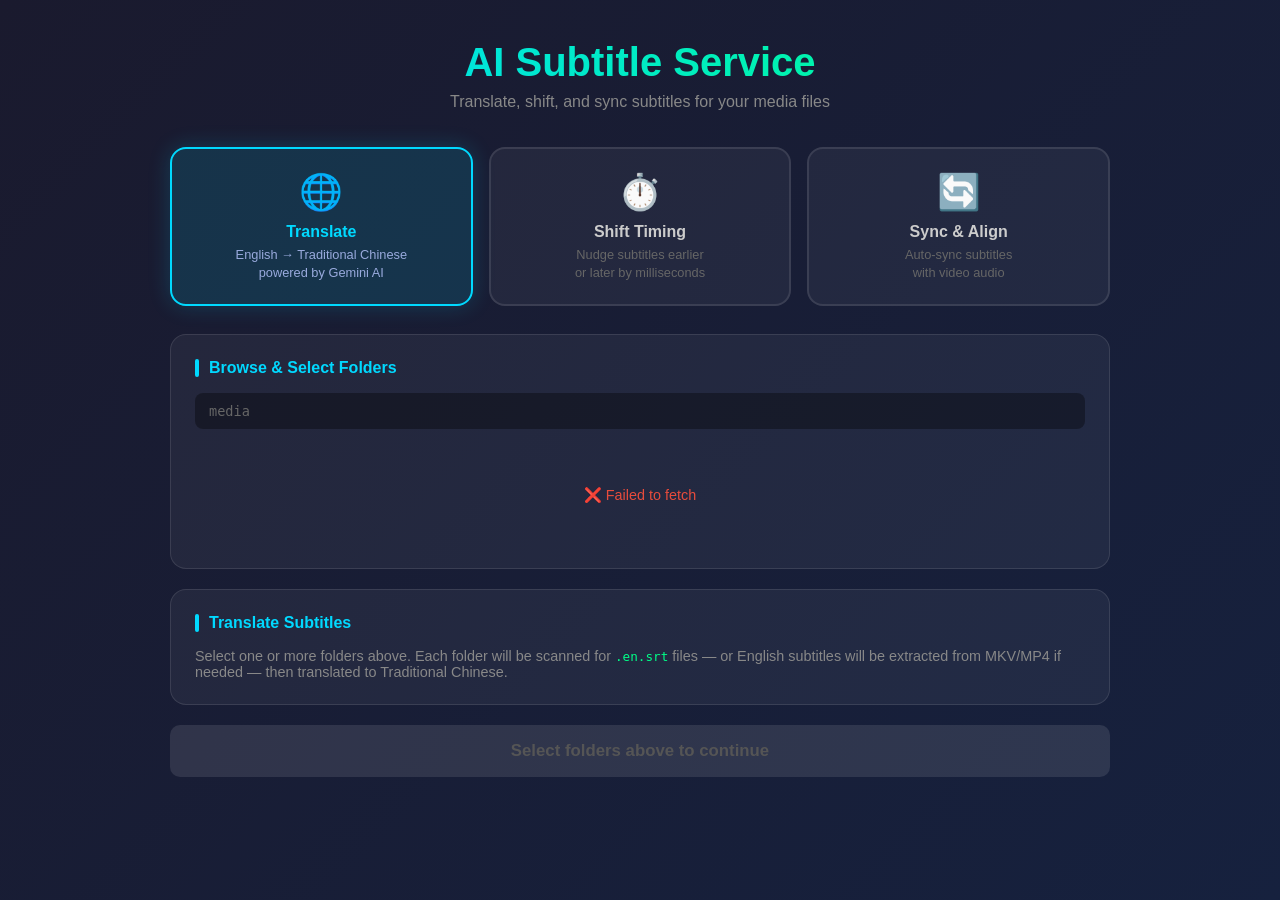
==== frontend/index.html @ bde5de10 "Better format" ====
<!DOCTYPE html>
<html lang="en">
<head>
    <meta charset="UTF-8">
    <meta name="viewport" content="width=device-width, initial-scale=1.0">
    <title>AI Subtitle Service</title>
    <link rel="stylesheet" href="styles.css">
</head>
<body>
<div class="container">

    <h1>AI Subtitle Service</h1>
    <p class="subtitle">Translate, shift, and sync subtitles for your media files</p>

    <!-- Operation selector -->
    <div class="op-selector" id="op-selector">
        <div class="op-card active" data-op="translate">
            <div class="op-icon">🌐</div>
            <div class="op-title">Translate</div>
            <div class="op-desc">English → Traditional Chinese<br>powered by Gemini AI</div>
        </div>
        <div class="op-card" data-op="shift">
            <div class="op-icon">⏱️</div>
            <div class="op-title">Shift Timing</div>
            <div class="op-desc">Nudge subtitles earlier<br>or later by milliseconds</div>
        </div>
        <div class="op-card" data-op="sync">
            <div class="op-icon">🔄</div>
            <div class="op-title">Sync &amp; Align</div>
            <div class="op-desc">Auto-sync subtitles<br>with video audio</div>
        </div>
    </div>

    <!-- Folder browser -->
    <div class="card">
        <div class="card-title">Browse &amp; Select Folders</div>
        <div class="breadcrumb" id="breadcrumb"></div>
        <div id="blocks-area">
            <div class="blocks-state">Loading…</div>
        </div>
    </div>

    <!-- Per-operation settings -->
    <div class="card">

        <div id="translate-settings">
            <div class="card-title">Translate Subtitles</div>
            <p style="color:#888;font-size:0.9rem;">
                Select one or more folders above. Each folder will be scanned for
                <span class="code-chip">.en.srt</span> files — or English subtitles
                will be extracted from MKV/MP4 if needed — then translated to Traditional Chinese.
            </p>
        </div>

        <div id="shift-settings" class="hidden">
            <div class="card-title">Timing Offset</div>
            <div class="form-group">
                <label class="field-label" for="shift-offset">Milliseconds to shift</label>
                <input type="number" id="shift-offset" class="num-input" value="-500">
                <span style="color:#888;margin-left:8px;font-size:0.9rem;">ms</span>
                <p class="field-hint">
                    Negative = earlier &nbsp;·&nbsp; Positive = later.
                    Applied to all <span class="code-chip">.zh-tw.srt</span> files inside each selected folder.
                </p>
            </div>
        </div>

        <div id="sync-settings" class="hidden">
            <div class="card-title">Alignment Method</div>
            <div class="priority-list" id="priority-list">
                <label class="p-option selected">
                    <input type="radio" name="sync-priority" value="auto" checked>
                    <div class="p-radio"></div>
                    <div>
                        <div class="p-label">🤖 Auto (Default)</div>
                        <div class="p-hint">Intelligently picks the best method based on available files</div>
                    </div>
                </label>
                <label class="p-option">
                    <input type="radio" name="sync-priority" value="srt">
                    <div class="p-radio"></div>
                    <div>
                        <div class="p-label">⚡ SRT-Only</div>
                        <div class="p-hint">Faster — aligns using subtitle metadata only (5–10 min)</div>
                    </div>
                </label>
                <label class="p-option">
                    <input type="radio" name="sync-priority" value="audio">
                    <div class="p-radio"></div>
                    <div>
                        <div class="p-label">🎤 Audio-Based</div>
                        <div class="p-hint">More accurate — correlates audio waveform (15–30 min)</div>
                    </div>
                </label>
            </div>
        </div>

    </div>

    <button class="action-btn" id="action-btn" disabled>
        Select folders above to continue
    </button>
    <div id="status-wrap"></div>

    <div class="card hidden" id="history-card">
        <div class="card-title">History</div>
        <div id="history-list"></div>
    </div>

</div>
<script src="app.js"></script>
</body>
</html>
---- frontend/styles.css ----
/* ============================================================
   AI Subtitle Service — styles
   Sections: layout · op-cards · browser · forms · status · history · sync
   ============================================================ */

* { margin: 0; padding: 0; box-sizing: border-box; }

body {
    font-family: 'Segoe UI', Tahoma, Geneva, Verdana, sans-serif;
    background: linear-gradient(135deg, #1a1a2e 0%, #16213e 100%);
    min-height: 100vh;
    color: #eee;
}

.container { max-width: 980px; margin: 0 auto; padding: 40px 20px; }

h1 {
    text-align: center;
    font-size: 2.5rem;
    margin-bottom: 8px;
    background: linear-gradient(90deg, #00d9ff, #00ff88);
    -webkit-background-clip: text;
    -webkit-text-fill-color: transparent;
    background-clip: text;
}

.subtitle { text-align: center; color: #888; margin-bottom: 36px; }

/* ── Operation cards ─────────────────────────────────────── */
.op-selector {
    display: grid;
    grid-template-columns: repeat(3, 1fr);
    gap: 16px;
    margin-bottom: 28px;
}

.op-card {
    background: rgba(255,255,255,0.05);
    border: 2px solid rgba(255,255,255,0.1);
    border-radius: 16px;
    padding: 22px 14px;
    cursor: pointer;
    text-align: center;
    transition: all 0.25s ease;
    user-select: none;
}

.op-card:hover {
    background: rgba(255,255,255,0.09);
    transform: translateY(-2px);
    border-color: rgba(255,255,255,0.2);
}

.op-card.active {
    border-color: #00d9ff;
    background: rgba(0,217,255,0.12);
    box-shadow: 0 0 22px rgba(0,217,255,0.18);
}

.op-icon { font-size: 2.2rem; margin-bottom: 10px; }
.op-title { font-size: 1rem; font-weight: 700; margin-bottom: 5px; color: #ccc; }
.op-card.active .op-title { color: #00d9ff; }
.op-desc { font-size: 0.8rem; color: #666; line-height: 1.4; }
.op-card.active .op-desc { color: #9ad; }

/* ── Cards & section titles ──────────────────────────────── */
.card {
    background: rgba(255,255,255,0.05);
    border-radius: 16px;
    padding: 24px;
    margin-bottom: 20px;
    border: 1px solid rgba(255,255,255,0.1);
}

.card-title {
    font-size: 1rem;
    font-weight: 600;
    margin-bottom: 16px;
    color: #00d9ff;
    display: flex;
    align-items: center;
    gap: 10px;
}

.card-title::before {
    content: '';
    width: 4px;
    height: 18px;
    background: #00d9ff;
    border-radius: 2px;
}

/* ── Breadcrumb ──────────────────────────────────────────── */
.breadcrumb {
    display: flex;
    flex-wrap: wrap;
    align-items: center;
    gap: 4px;
    background: rgba(0,0,0,0.35);
    padding: 10px 14px;
    border-radius: 8px;
    margin-bottom: 18px;
    font-family: 'Monaco', 'Consolas', monospace;
    font-size: 0.85rem;
}

.bc-item { color: #00ff88; cursor: pointer; transition: color 0.15s; }
.bc-item:hover { color: #fff; text-decoration: underline; }
.bc-item.current { color: #666; cursor: default; text-decoration: none; }
.bc-sep { color: #444; }

/* ── Folder grid ─────────────────────────────────────────── */
.blocks-grid {
    display: grid;
    grid-template-columns: repeat(auto-fill, minmax(200px, 1fr));
    gap: 14px;
}

.blocks-state {
    text-align: center;
    padding: 40px;
    color: #666;
    font-size: 0.9rem;
}

/* ── Navigate block (non-leaf) ───────────────────────────── */
.block-nav {
    background: rgba(0,0,0,0.28);
    border: 2px solid rgba(255,255,255,0.08);
    border-radius: 12px;
    padding: 16px 14px;
    cursor: pointer;
    display: flex;
    align-items: center;
    gap: 12px;
    transition: all 0.2s ease;
}

.block-nav:hover {
    background: rgba(255,255,255,0.07);
    border-color: rgba(255,255,255,0.22);
    transform: translateY(-2px);
}

.nav-folder-icon { font-size: 1.9rem; flex-shrink: 0; }
.nav-info { flex: 1; min-width: 0; }
.nav-name {
    font-weight: 600;
    font-size: 0.92rem;
    color: #ccc;
    word-break: break-word;
    line-height: 1.3;
    margin-bottom: 4px;
}
.nav-badge { font-size: 0.78rem; color: #666; }
.nav-arrow {
    font-size: 1.3rem;
    color: #444;
    flex-shrink: 0;
    transition: color 0.15s;
}
.block-nav:hover .nav-arrow { color: #00d9ff; }

/* ── Selectable block (leaf) ─────────────────────────────── */
.block-leaf {
    background: rgba(0,0,0,0.28);
    border: 2px solid rgba(255,255,255,0.08);
    border-radius: 12px;
    cursor: pointer;
    transition: border-color 0.2s, background 0.2s;
    overflow: hidden;
}

.block-leaf:hover:not(.selected) {
    border-color: rgba(0,217,255,0.35);
    background: rgba(0,217,255,0.04);
}

.block-leaf.selected {
    border-color: #00d9ff;
    background: rgba(0,217,255,0.1);
}

.leaf-header {
    padding: 16px 14px 12px;
    display: flex;
    align-items: flex-start;
    gap: 12px;
}

.leaf-folder-icon { font-size: 1.9rem; flex-shrink: 0; margin-top: 1px; }
.leaf-info { flex: 1; min-width: 0; }
.leaf-name {
    font-weight: 600;
    font-size: 0.9rem;
    color: #ccc;
    word-break: break-word;
    line-height: 1.3;
    margin-bottom: 6px;
}
.block-leaf.selected .leaf-name { color: #fff; }
.leaf-badges { font-size: 0.78rem; color: #777; }
.block-leaf.selected .leaf-badges { color: #9ad; }
.leaf-check {
    font-size: 1rem;
    flex-shrink: 0;
    opacity: 0;
    transition: opacity 0.15s;
    color: #00d9ff;
    margin-top: 2px;
}
.block-leaf.selected .leaf-check { opacity: 1; }

.leaf-files {
    border-top: 1px solid rgba(255,255,255,0.07);
    padding: 10px 14px 12px;
    display: none;
}
.block-leaf.selected .leaf-files { display: block; }

.file-row {
    display: flex;
    align-items: baseline;
    gap: 8px;
    padding: 3px 0;
    font-size: 0.8rem;
    color: #999;
}
.file-icon { flex-shrink: 0; }
.file-name { word-break: break-all; line-height: 1.3; }

/* ── Form fields ─────────────────────────────────────────── */
.form-group { margin-bottom: 16px; }

.field-label {
    display: block;
    margin-bottom: 8px;
    font-weight: 500;
    color: #bbb;
    font-size: 0.9rem;
}

.num-input {
    padding: 10px 14px;
    border: 1px solid rgba(255,255,255,0.2);
    border-radius: 8px;
    background: rgba(0,0,0,0.35);
    color: #fff;
    font-size: 1rem;
    width: 150px;
    transition: border-color 0.2s;
}
.num-input:focus { outline: none; border-color: #00d9ff; }

.field-hint { margin-top: 6px; font-size: 0.82rem; color: #666; }

/* ── Priority options ────────────────────────────────────── */
.priority-list { display: grid; gap: 10px; margin-top: 6px; }

.p-option {
    display: flex;
    align-items: center;
    gap: 14px;
    padding: 13px 16px;
    background: rgba(0,0,0,0.3);
    border: 2px solid rgba(255,255,255,0.1);
    border-radius: 8px;
    cursor: pointer;
    transition: all 0.2s;
}
.p-option:hover { background: rgba(255,255,255,0.05); }
.p-option.selected {
    border-color: #00d9ff;
    background: rgba(0,217,255,0.1);
}
.p-option input[type="radio"] { display: none; }

.p-radio {
    width: 16px;
    height: 16px;
    border-radius: 50%;
    border: 2px solid rgba(255,255,255,0.3);
    flex-shrink: 0;
    transition: all 0.2s;
}
.p-option.selected .p-radio { background: #00d9ff; border-color: #00d9ff; }

.p-label { font-weight: 600; font-size: 0.92rem; margin-bottom: 2px; }
.p-hint { font-size: 0.8rem; color: #777; }
.p-option.selected .p-hint { color: #9ad; }

/* ── Action button ───────────────────────────────────────── */
.action-btn {
    width: 100%;
    padding: 16px;
    background: linear-gradient(90deg, #00ff88, #00d9ff);
    color: #1a1a2e;
    border: none;
    border-radius: 10px;
    font-size: 1.05rem;
    font-weight: 700;
    cursor: pointer;
    transition: all 0.25s ease;
    margin-bottom: 20px;
}
.action-btn:hover:not(:disabled) {
    transform: translateY(-2px);
    box-shadow: 0 6px 24px rgba(0,255,136,0.35);
}
.action-btn:disabled {
    background: rgba(255,255,255,0.1);
    color: #555;
    cursor: not-allowed;
}

/* ── Status items ────────────────────────────────────────── */
.status-item {
    display: flex;
    align-items: center;
    gap: 10px;
    padding: 12px 16px;
    border-radius: 8px;
    margin-bottom: 8px;
    font-size: 0.9rem;
}

.status-item.processing {
    background: rgba(243,156,18,0.12);
    border-left: 4px solid #f39c12;
    color: #f39c12;
}
.status-item.success {
    background: rgba(0,255,136,0.08);
    border-left: 4px solid #00ff88;
    color: #00ff88;
}
.status-item.error {
    background: rgba(231,76,60,0.12);
    border-left: 4px solid #e74c3c;
    color: #e74c3c;
}

.status-name { font-weight: 600; flex-shrink: 0; }
.status-msg  { flex: 1; min-width: 0; word-break: break-word; }

/* ── Spinners ────────────────────────────────────────────── */
.spinner {
    width: 16px;
    height: 16px;
    border: 2px solid rgba(243,156,18,0.3);
    border-top-color: #f39c12;
    border-radius: 50%;
    animation: spin 1s linear infinite;
    flex-shrink: 0;
}

.spinner-sm {
    display: inline-block;
    width: 12px;
    height: 12px;
    border: 2px solid rgba(243,156,18,0.3);
    border-top-color: #f39c12;
    border-radius: 50%;
    animation: spin 1s linear infinite;
    flex-shrink: 0;
}

@keyframes spin { to { transform: rotate(360deg); } }

.hidden { display: none !important; }

/* ── Retry button ────────────────────────────────────────── */
.retry-btn {
    margin-left: auto;
    flex-shrink: 0;
    padding: 4px 12px;
    background: rgba(243,156,18,0.15);
    border: 1px solid rgba(243,156,18,0.5);
    border-radius: 6px;
    color: #f39c12;
    font-size: 0.8rem;
    font-weight: 600;
    cursor: pointer;
    transition: all 0.2s;
    white-space: nowrap;
}
.retry-btn:hover {
    background: rgba(243,156,18,0.28);
    border-color: #f39c12;
}
.retry-btn.block {
    display: block;
    margin: 12px 0 0;
    width: 100%;
    padding: 8px;
}

/* ── History ─────────────────────────────────────────────── */
.history-row {
    display: flex;
    align-items: center;
    gap: 10px;
    padding: 9px 4px;
    border-bottom: 1px solid rgba(255,255,255,0.05);
    font-size: 0.85rem;
}
.history-row:last-child { border-bottom: none; }

.history-op-badge {
    font-size: 0.72rem;
    padding: 2px 8px;
    border-radius: 10px;
    background: rgba(0,217,255,0.1);
    color: #00d9ff;
    white-space: nowrap;
    flex-shrink: 0;
}

.history-name {
    font-weight: 600;
    color: #ccc;
    flex: 1;
    min-width: 0;
    overflow: hidden;
    text-overflow: ellipsis;
    white-space: nowrap;
}

.history-path {
    font-size: 0.75rem;
    color: #555;
    font-family: 'Monaco', 'Consolas', monospace;
    overflow: hidden;
    text-overflow: ellipsis;
    white-space: nowrap;
    max-width: 260px;
}

.history-time {
    font-size: 0.78rem;
    color: #666;
    white-space: nowrap;
    flex-shrink: 0;
}

/* ── Sync progress ───────────────────────────────────────── */
.sync-progress-card {
    background: rgba(0,0,0,0.3);
    border: 1px solid rgba(255,255,255,0.1);
    border-radius: 10px;
    padding: 16px;
    margin-bottom: 12px;
}

.sync-header {
    display: flex;
    align-items: center;
    gap: 10px;
    margin-bottom: 10px;
}

.sync-folder-name { font-weight: 600; flex: 1; font-size: 0.95rem; }
.sync-status-text { font-size: 0.85rem; color: #888; white-space: nowrap; }

.sync-overall-bar {
    background: rgba(255,255,255,0.08);
    border-radius: 4px;
    height: 6px;
    margin-bottom: 12px;
    overflow: hidden;
}

.sync-bar-fill {
    height: 100%;
    background: linear-gradient(90deg, #00d9ff, #00ff88);
    border-radius: 4px;
    transition: width 0.6s ease;
}

.sync-files-list { display: flex; flex-direction: column; gap: 2px; }

.sync-file-row {
    display: flex;
    align-items: center;
    gap: 8px;
    padding: 5px 4px;
    font-size: 0.82rem;
    color: #999;
    border-bottom: 1px solid rgba(255,255,255,0.04);
}
.sync-file-row:last-child { border-bottom: none; }
.sync-file-row.done   { color: #00ff88; }
.sync-file-row.failed { color: #e74c3c; }
.sync-file-row.active { color: #f39c12; }

.sync-file-name { flex: 1; min-width: 0; word-break: break-all; }
.sync-file-error { color: #e74c3c; font-size: 0.78rem; }

.sync-method-badge {
    font-size: 0.72rem;
    padding: 1px 6px;
    border-radius: 10px;
    background: rgba(255,255,255,0.08);
    color: #666;
    margin-left: auto;
    flex-shrink: 0;
}

/* ── Inline code chips ───────────────────────────────────── */
.code-chip {
    color: #00ff88;
    font-family: 'Monaco', 'Consolas', monospace;
    font-size: 0.88em;
}

/* ── Responsive ──────────────────────────────────────────── */
@media (max-width: 640px) {
    h1 { font-size: 1.9rem; }
    .container { padding: 22px 14px; }
    .op-selector { grid-template-columns: 1fr; }
    .blocks-grid { grid-template-columns: 1fr; }
}
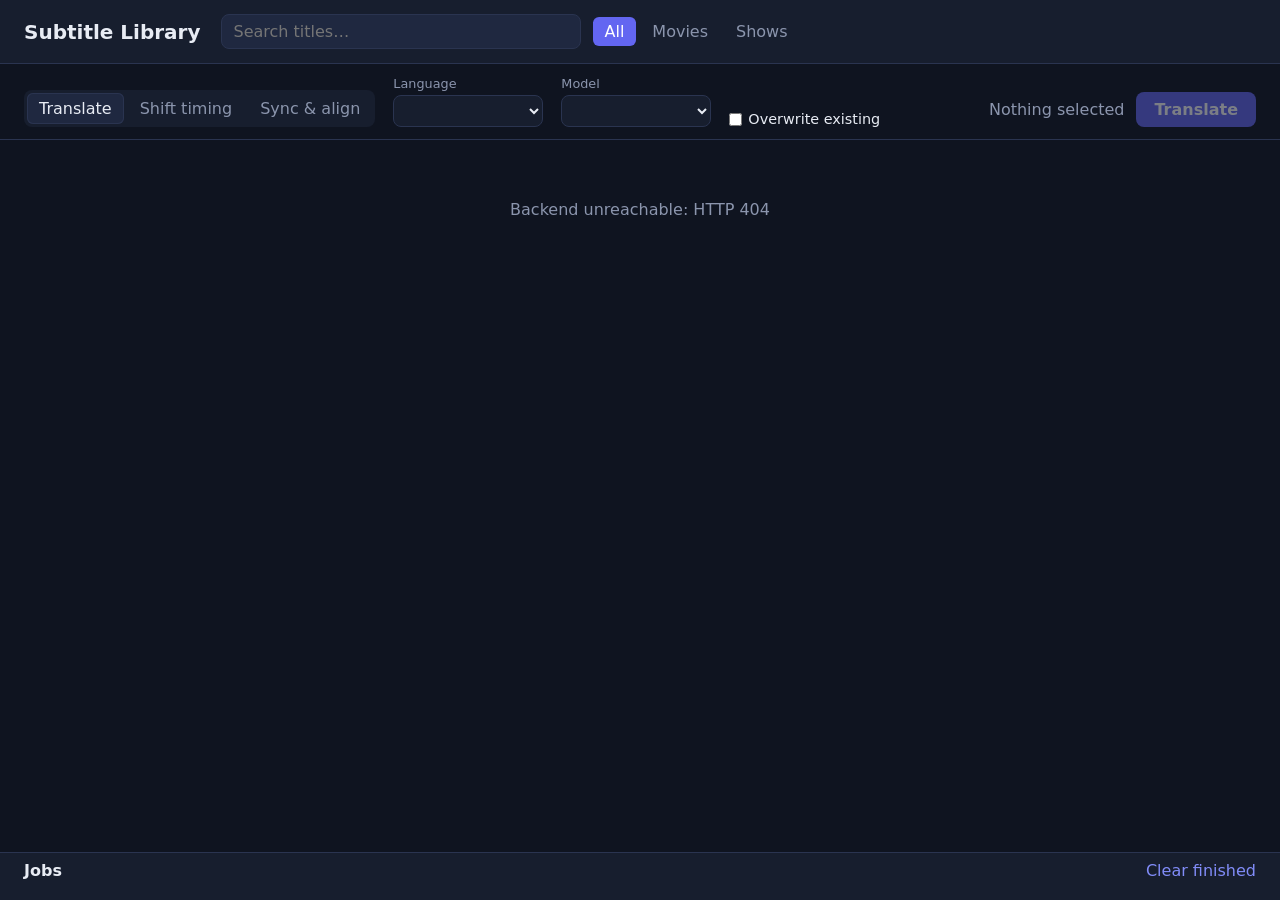
==== commit 517ea25a: "Replace the folder browser with a poster library UI (#2, #4, #5, #6, #8, #9, #10) A Seerr-style grid" ====
--- a/frontend/index.html
+++ b/frontend/index.html
@@ -3,111 +3,98 @@
 <head>
     <meta charset="UTF-8">
     <meta name="viewport" content="width=device-width, initial-scale=1.0">
-    <title>AI Subtitle Service</title>
+    <title>Subtitle Library</title>
     <link rel="stylesheet" href="styles.css">
 </head>
 <body>
-<div class="container">
 
-    <h1>AI Subtitle Service</h1>
-    <p class="subtitle">Translate, shift, and sync subtitles for your media files</p>
+<header class="topbar">
+    <div class="brand">Subtitle Library</div>
+    <nav class="server-tabs hidden" id="server-tabs" aria-label="Media server"></nav>
+    <input type="search" id="search" class="search" placeholder="Search titles…" aria-label="Search titles">
+    <div class="kind-filter" id="kind-filter" role="group" aria-label="Show">
+        <button class="chip active" data-kind="all">All</button>
+        <button class="chip" data-kind="movie">Movies</button>
+        <button class="chip" data-kind="show">Shows</button>
+    </div>
+</header>
 
-    <!-- Operation selector -->
-    <div class="op-selector" id="op-selector">
-        <div class="op-card active" data-op="translate">
-            <div class="op-icon">🌐</div>
-            <div class="op-title">Translate</div>
-            <div class="op-desc">English → Traditional Chinese<br>powered by Gemini AI</div>
-        </div>
-        <div class="op-card" data-op="shift">
-            <div class="op-icon">⏱️</div>
-            <div class="op-title">Shift Timing</div>
-            <div class="op-desc">Nudge subtitles earlier<br>or later by milliseconds</div>
-        </div>
-        <div class="op-card" data-op="sync">
-            <div class="op-icon">🔄</div>
-            <div class="op-title">Sync &amp; Align</div>
-            <div class="op-desc">Auto-sync subtitles<br>with video audio</div>
-        </div>
+<section class="toolbar" aria-label="Job options">
+    <div class="op-tabs" id="op-tabs" role="tablist">
+        <button class="op active" data-op="translate">Translate</button>
+        <button class="op" data-op="shift">Shift timing</button>
+        <button class="op" data-op="sync">Sync &amp; align</button>
     </div>
 
-    <!-- Folder browser -->
-    <div class="card">
-        <div class="card-title">Browse &amp; Select Folders</div>
-        <div class="breadcrumb" id="breadcrumb"></div>
-        <div id="blocks-area">
-            <div class="blocks-state">Loading…</div>
+    <label class="field">
+        <span>Language</span>
+        <select id="lang"></select>
+    </label>
+
+    <label class="field op-translate">
+        <span>Model</span>
+        <select id="model"></select>
+    </label>
+
+    <label class="field check op-translate">
+        <input type="checkbox" id="overwrite">
+        <span>Overwrite existing</span>
+    </label>
+
+    <label class="field op-shift hidden">
+        <span>Offset (ms)</span>
+        <input type="number" id="offset" value="-500" step="100">
+    </label>
+
+    <label class="field op-sync hidden">
+        <span>Align against</span>
+        <select id="priority">
+            <option value="auto">Auto</option>
+            <option value="srt">English subtitle</option>
+            <option value="audio">Audio</option>
+        </select>
+    </label>
+
+    <div class="run">
+        <span id="selection-count" class="muted">Nothing selected</span>
+        <button id="clear-selection" class="link hidden">Clear</button>
+        <button id="run" class="primary" disabled>Translate</button>
+    </div>
+</section>
+
+<p id="model-note" class="note hidden"></p>
+
+<main>
+    <div id="library-state" class="state">Loading library…</div>
+    <div id="grid" class="grid"></div>
+</main>
+
+<aside class="jobs" id="jobs-panel" aria-label="Jobs">
+    <div class="jobs-head">
+        <button id="jobs-toggle" class="jobs-title">Jobs <span id="jobs-badge" class="count hidden"></span></button>
+        <button id="jobs-clear" class="link">Clear finished</button>
+    </div>
+    <ol id="jobs-list" class="jobs-list"></ol>
+</aside>
+
+<dialog id="show-dialog" class="show-dialog">
+    <form method="dialog" class="show-head">
+        <img id="show-poster" alt="">
+        <div>
+            <h2 id="show-title"></h2>
+            <p id="show-summary" class="muted"></p>
+            <label class="check"><input type="checkbox" id="show-all"> Whole show</label>
         </div>
+        <button class="close" aria-label="Close">✕</button>
+    </form>
+    <div id="show-seasons" class="seasons"></div>
+    <div class="show-foot">
+        <button id="show-apply" class="primary">Done</button>
     </div>
+</dialog>
 
-    <!-- Per-operation settings -->
-    <div class="card">
+<div id="toast" class="toast hidden" role="status"></div>
 
-        <div id="translate-settings">
-            <div class="card-title">Translate Subtitles</div>
-            <p style="color:#888;font-size:0.9rem;">
-                Select one or more folders above. Each folder will be scanned for
-                <span class="code-chip">.en.srt</span> files — or English subtitles
-                will be extracted from MKV/MP4 if needed — then translated to Traditional Chinese.
-            </p>
-        </div>
-
-        <div id="shift-settings" class="hidden">
-            <div class="card-title">Timing Offset</div>
-            <div class="form-group">
-                <label class="field-label" for="shift-offset">Milliseconds to shift</label>
-                <input type="number" id="shift-offset" class="num-input" value="-500">
-                <span style="color:#888;margin-left:8px;font-size:0.9rem;">ms</span>
-                <p class="field-hint">
-                    Negative = earlier &nbsp;·&nbsp; Positive = later.
-                    Applied to all <span class="code-chip">.zh-tw.srt</span> files inside each selected folder.
-                </p>
-            </div>
-        </div>
-
-        <div id="sync-settings" class="hidden">
-            <div class="card-title">Alignment Method</div>
-            <div class="priority-list" id="priority-list">
-                <label class="p-option selected">
-                    <input type="radio" name="sync-priority" value="auto" checked>
-                    <div class="p-radio"></div>
-                    <div>
-                        <div class="p-label">🤖 Auto (Default)</div>
-                        <div class="p-hint">Intelligently picks the best method based on available files</div>
-                    </div>
-                </label>
-                <label class="p-option">
-                    <input type="radio" name="sync-priority" value="srt">
-                    <div class="p-radio"></div>
-                    <div>
-                        <div class="p-label">⚡ SRT-Only</div>
-                        <div class="p-hint">Faster — aligns using subtitle metadata only (5–10 min)</div>
-                    </div>
-                </label>
-                <label class="p-option">
-                    <input type="radio" name="sync-priority" value="audio">
-                    <div class="p-radio"></div>
-                    <div>
-                        <div class="p-label">🎤 Audio-Based</div>
-                        <div class="p-hint">More accurate — correlates audio waveform (15–30 min)</div>
-                    </div>
-                </label>
-            </div>
-        </div>
-
-    </div>
-
-    <button class="action-btn" id="action-btn" disabled>
-        Select folders above to continue
-    </button>
-    <div id="status-wrap"></div>
-
-    <div class="card hidden" id="history-card">
-        <div class="card-title">History</div>
-        <div id="history-list"></div>
-    </div>
-
-</div>
 <script src="app.js"></script>
 </body>
 </html>
--- a/frontend/styles.css
+++ b/frontend/styles.css
@@ -1,522 +1,188 @@
 /* ============================================================
-   AI Subtitle Service — styles
-   Sections: layout · op-cards · browser · forms · status · history · sync
+   Subtitle Library — styles
+   Sections: tokens · layout · topbar · toolbar · grid · cards · badges
+             · show dialog · jobs panel · misc
    ============================================================ */
 
+:root {
+    --bg: #0f1420;
+    --panel: #171e2e;
+    --panel-2: #1f2840;
+    --line: #2a3450;
+    --text: #e8ecf4;
+    --muted: #8b95ad;
+    --accent: #6366f1;
+    --accent-2: #818cf8;
+    --done: #22c55e;
+    --partial: #eab308;
+    --missing: #64748b;
+    --running: #38bdf8;
+    --failed: #ef4444;
+    --radius: 10px;
+}
+
 * { margin: 0; padding: 0; box-sizing: border-box; }
+.hidden { display: none !important; }
 
 body {
-    font-family: 'Segoe UI', Tahoma, Geneva, Verdana, sans-serif;
-    background: linear-gradient(135deg, #1a1a2e 0%, #16213e 100%);
+    font-family: system-ui, -apple-system, 'Segoe UI', sans-serif;
+    background: var(--bg);
+    color: var(--text);
     min-height: 100vh;
-    color: #eee;
+    padding-bottom: 260px;          /* room for the jobs panel */
 }
 
-.container { max-width: 980px; margin: 0 auto; padding: 40px 20px; }
+button, select, input { font: inherit; color: inherit; }
+button { cursor: pointer; }
+.muted { color: var(--muted); }
+.link { background: none; border: none; color: var(--accent-2); }
+.primary {
+    background: var(--accent); border: none; border-radius: 8px;
+    padding: 8px 18px; font-weight: 600; color: #fff;
+}
+.primary:disabled { opacity: .45; cursor: default; }
 
-h1 {
-    text-align: center;
-    font-size: 2.5rem;
-    margin-bottom: 8px;
-    background: linear-gradient(90deg, #00d9ff, #00ff88);
-    -webkit-background-clip: text;
-    -webkit-text-fill-color: transparent;
-    background-clip: text;
+/* ── Topbar ─────────────────────────────────────────────── */
+.topbar {
+    display: flex; flex-wrap: wrap; gap: 12px; align-items: center;
+    padding: 14px 24px; background: var(--panel); border-bottom: 1px solid var(--line);
+    position: sticky; top: 0; z-index: 20;
+}
+.brand { font-size: 1.25rem; font-weight: 700; margin-right: 8px; }
+.server-tabs { display: flex; gap: 4px; background: var(--panel-2); padding: 3px; border-radius: 8px; }
+.server-tabs button, .chip {
+    background: none; border: none; padding: 5px 12px; border-radius: 6px; color: var(--muted);
+}
+.server-tabs button.active, .chip.active { background: var(--accent); color: #fff; }
+.search {
+    flex: 1; min-width: 160px; max-width: 360px; padding: 7px 12px;
+    background: var(--panel-2); border: 1px solid var(--line); border-radius: 8px;
+}
+.kind-filter { display: flex; gap: 4px; }
+
+/* ── Toolbar ────────────────────────────────────────────── */
+.toolbar {
+    display: flex; flex-wrap: wrap; gap: 14px 18px; align-items: flex-end;
+    padding: 12px 24px; background: var(--bg); border-bottom: 1px solid var(--line);
+    position: sticky; top: 61px; z-index: 15;
+}
+.op-tabs { display: flex; gap: 4px; background: var(--panel); padding: 3px; border-radius: 8px; }
+.op { background: none; border: none; padding: 6px 12px; border-radius: 6px; color: var(--muted); }
+.op.active { background: var(--panel-2); color: var(--text); box-shadow: inset 0 0 0 1px var(--line); }
+.field { display: flex; flex-direction: column; gap: 4px; font-size: .8rem; color: var(--muted); }
+.field select, .field input[type=number] {
+    min-width: 150px; padding: 6px 10px; background: var(--panel); color: var(--text);
+    border: 1px solid var(--line); border-radius: 8px; font-size: .9rem;
+}
+.field.check, .check { flex-direction: row; align-items: center; gap: 6px; font-size: .9rem; color: var(--text); }
+.run { margin-left: auto; display: flex; align-items: center; gap: 12px; }
+.note { margin: 10px 24px 0; color: var(--partial); font-size: .9rem; }
+
+/* ── Grid ───────────────────────────────────────────────── */
+main { padding: 20px 24px; }
+.state { color: var(--muted); padding: 40px 0; text-align: center; }
+.grid {
+    display: grid; gap: 18px;
+    grid-template-columns: repeat(auto-fill, minmax(150px, 1fr));
 }
 
-.subtitle { text-align: center; color: #888; margin-bottom: 36px; }
-
-/* ── Operation cards ─────────────────────────────────────── */
-.op-selector {
-    display: grid;
-    grid-template-columns: repeat(3, 1fr);
-    gap: 16px;
-    margin-bottom: 28px;
+/* ── Cards ──────────────────────────────────────────────── */
+.card {
+    position: relative; background: var(--panel); border-radius: var(--radius);
+    overflow: hidden; border: 2px solid transparent; transition: transform .12s, border-color .12s;
+}
+.card:hover { transform: translateY(-2px); }
+.card.selected { border-color: var(--accent); }
+.card.unavailable .poster { filter: grayscale(1) brightness(.55); }
+.poster-wrap { position: relative; aspect-ratio: 2 / 3; background: var(--panel-2); }
+.poster { width: 100%; height: 100%; object-fit: cover; display: block; }
+.poster-fallback {
+    position: absolute; inset: 0; display: flex; align-items: center; justify-content: center;
+    padding: 10px; text-align: center; color: var(--muted); font-size: .85rem;
+}
+.card-body { padding: 8px 10px 10px; }
+.card-title { font-size: .9rem; font-weight: 600; white-space: nowrap; overflow: hidden; text-overflow: ellipsis; }
+.card-meta { font-size: .78rem; color: var(--muted); }
+.select-box {
+    position: absolute; top: 8px; right: 8px; width: 24px; height: 24px; border-radius: 6px;
+    background: rgba(15,20,32,.75); border: 2px solid rgba(255,255,255,.6);
+    display: flex; align-items: center; justify-content: center; font-size: .8rem;
+}
+.card.selected .select-box { background: var(--accent); border-color: var(--accent); }
+.card.selected .select-box::after { content: "✓"; color: #fff; }
+.kind-tag {
+    position: absolute; bottom: 8px; left: 8px; font-size: .7rem; padding: 2px 6px;
+    border-radius: 4px; background: rgba(15,20,32,.8); color: var(--muted);
+}
+.open-show {
+    position: absolute; bottom: 8px; right: 8px; font-size: .75rem; padding: 3px 8px;
+    border-radius: 5px; border: none; background: rgba(15,20,32,.85); color: var(--text);
 }
 
-.op-card {
-    background: rgba(255,255,255,0.05);
-    border: 2px solid rgba(255,255,255,0.1);
-    border-radius: 16px;
-    padding: 22px 14px;
-    cursor: pointer;
-    text-align: center;
-    transition: all 0.25s ease;
-    user-select: none;
+/* ── Badges ─────────────────────────────────────────────── */
+.badge {
+    position: absolute; top: 8px; left: 8px; font-size: .72rem; font-weight: 700;
+    padding: 2px 8px; border-radius: 999px; color: #0b1020;
+}
+.badge.done { background: var(--done); }
+.badge.partial { background: var(--partial); }
+.badge.missing { background: var(--missing); color: #e8ecf4; }
+.badge.running { background: var(--running); }
+.badge.unavailable { background: #334155; color: var(--muted); }
+.pill { position: static; display: inline-block; }
+
+/* ── Show dialog ────────────────────────────────────────── */
+.show-dialog {
+    margin: auto; width: min(720px, 94vw); max-height: 86vh; background: var(--panel);
+    color: var(--text); border: 1px solid var(--line); border-radius: 14px; padding: 0;
+}
+.show-dialog::backdrop { background: rgba(0,0,0,.6); }
+.show-head { display: flex; gap: 16px; padding: 18px; border-bottom: 1px solid var(--line); position: relative; }
+.show-head img { width: 90px; aspect-ratio: 2/3; object-fit: cover; border-radius: 8px; background: var(--panel-2); }
+.show-head h2 { font-size: 1.2rem; margin-bottom: 4px; }
+.show-head .check { margin-top: 10px; }
+.close { position: absolute; top: 12px; right: 14px; background: none; border: none; color: var(--muted); font-size: 1.1rem; }
+.seasons { padding: 8px 18px 18px; overflow: auto; max-height: 52vh; }
+.season { margin-top: 12px; }
+.season-head { display: flex; align-items: center; gap: 8px; font-weight: 600; padding: 6px 0; border-bottom: 1px solid var(--line); }
+.episode { display: flex; align-items: center; gap: 10px; padding: 6px 4px; font-size: .9rem; }
+.episode.unavailable { color: var(--muted); }
+.episode .ep-name { flex: 1; overflow: hidden; text-overflow: ellipsis; white-space: nowrap; }
+.show-foot { padding: 12px 18px; border-top: 1px solid var(--line); text-align: right; }
+
+/* ── Jobs panel ─────────────────────────────────────────── */
+.jobs {
+    position: fixed; left: 0; right: 0; bottom: 0; z-index: 30; max-height: 240px;
+    display: flex; flex-direction: column; background: var(--panel); border-top: 1px solid var(--line);
+}
+.jobs.collapsed { max-height: 42px; }
+.jobs-head { display: flex; justify-content: space-between; align-items: center; padding: 8px 24px; }
+.jobs-title { background: none; border: none; font-weight: 700; }
+.count { background: var(--accent); color: #fff; border-radius: 999px; padding: 1px 8px; font-size: .75rem; margin-left: 6px; }
+.jobs-list { list-style: none; overflow: auto; padding: 0 24px 12px; }
+.job { display: grid; grid-template-columns: 1fr auto; gap: 2px 12px; padding: 7px 0; border-top: 1px solid var(--line); font-size: .85rem; }
+.job-title { font-weight: 600; }
+.job-meta, .job-msg { color: var(--muted); font-size: .78rem; }
+.job-status { text-align: right; font-weight: 600; text-transform: capitalize; }
+.job-status.done { color: var(--done); }
+.job-status.failed { color: var(--failed); }
+.job-status.skipped { color: var(--missing); }
+.job-status.running, .job-status.queued { color: var(--running); }
+.bar { grid-column: 1 / -1; height: 4px; background: var(--panel-2); border-radius: 2px; overflow: hidden; }
+.bar > div { height: 100%; background: var(--running); transition: width .4s; }
+
+/* ── Misc ───────────────────────────────────────────────── */
+.toast {
+    position: fixed; bottom: 260px; left: 50%; transform: translateX(-50%); z-index: 40;
+    background: var(--panel-2); border: 1px solid var(--line); padding: 10px 18px; border-radius: 8px;
 }
 
-.op-card:hover {
-    background: rgba(255,255,255,0.09);
-    transform: translateY(-2px);
-    border-color: rgba(255,255,255,0.2);
+@media (max-width: 640px) {
+    body { padding-bottom: 180px; }
+    .topbar, .toolbar, main { padding-left: 16px; padding-right: 16px; }
+    .topbar, .toolbar { position: static; }
+    .jobs { max-height: 170px; }
+    .toast { bottom: 180px; }
+    .run { margin-left: 0; width: 100%; justify-content: space-between; }
+    .grid { grid-template-columns: repeat(auto-fill, minmax(120px, 1fr)); gap: 12px; }
 }
-
-.op-card.active {
-    border-color: #00d9ff;
-    background: rgba(0,217,255,0.12);
-    box-shadow: 0 0 22px rgba(0,217,255,0.18);
-}
-
-.op-icon { font-size: 2.2rem; margin-bottom: 10px; }
-.op-title { font-size: 1rem; font-weight: 700; margin-bottom: 5px; color: #ccc; }
-.op-card.active .op-title { color: #00d9ff; }
-.op-desc { font-size: 0.8rem; color: #666; line-height: 1.4; }
-.op-card.active .op-desc { color: #9ad; }
-
-/* ── Cards & section titles ──────────────────────────────── */
-.card {
-    background: rgba(255,255,255,0.05);
-    border-radius: 16px;
-    padding: 24px;
-    margin-bottom: 20px;
-    border: 1px solid rgba(255,255,255,0.1);
-}
-
-.card-title {
-    font-size: 1rem;
-    font-weight: 600;
-    margin-bottom: 16px;
-    color: #00d9ff;
-    display: flex;
-    align-items: center;
-    gap: 10px;
-}
-
-.card-title::before {
-    content: '';
-    width: 4px;
-    height: 18px;
-    background: #00d9ff;
-    border-radius: 2px;
-}
-
-/* ── Breadcrumb ──────────────────────────────────────────── */
-.breadcrumb {
-    display: flex;
-    flex-wrap: wrap;
-    align-items: center;
-    gap: 4px;
-    background: rgba(0,0,0,0.35);
-    padding: 10px 14px;
-    border-radius: 8px;
-    margin-bottom: 18px;
-    font-family: 'Monaco', 'Consolas', monospace;
-    font-size: 0.85rem;
-}
-
-.bc-item { color: #00ff88; cursor: pointer; transition: color 0.15s; }
-.bc-item:hover { color: #fff; text-decoration: underline; }
-.bc-item.current { color: #666; cursor: default; text-decoration: none; }
-.bc-sep { color: #444; }
-
-/* ── Folder grid ─────────────────────────────────────────── */
-.blocks-grid {
-    display: grid;
-    grid-template-columns: repeat(auto-fill, minmax(200px, 1fr));
-    gap: 14px;
-}
-
-.blocks-state {
-    text-align: center;
-    padding: 40px;
-    color: #666;
-    font-size: 0.9rem;
-}
-
-/* ── Navigate block (non-leaf) ───────────────────────────── */
-.block-nav {
-    background: rgba(0,0,0,0.28);
-    border: 2px solid rgba(255,255,255,0.08);
-    border-radius: 12px;
-    padding: 16px 14px;
-    cursor: pointer;
-    display: flex;
-    align-items: center;
-    gap: 12px;
-    transition: all 0.2s ease;
-}
-
-.block-nav:hover {
-    background: rgba(255,255,255,0.07);
-    border-color: rgba(255,255,255,0.22);
-    transform: translateY(-2px);
-}
-
-.nav-folder-icon { font-size: 1.9rem; flex-shrink: 0; }
-.nav-info { flex: 1; min-width: 0; }
-.nav-name {
-    font-weight: 600;
-    font-size: 0.92rem;
-    color: #ccc;
-    word-break: break-word;
-    line-height: 1.3;
-    margin-bottom: 4px;
-}
-.nav-badge { font-size: 0.78rem; color: #666; }
-.nav-arrow {
-    font-size: 1.3rem;
-    color: #444;
-    flex-shrink: 0;
-    transition: color 0.15s;
-}
-.block-nav:hover .nav-arrow { color: #00d9ff; }
-
-/* ── Selectable block (leaf) ─────────────────────────────── */
-.block-leaf {
-    background: rgba(0,0,0,0.28);
-    border: 2px solid rgba(255,255,255,0.08);
-    border-radius: 12px;
-    cursor: pointer;
-    transition: border-color 0.2s, background 0.2s;
-    overflow: hidden;
-}
-
-.block-leaf:hover:not(.selected) {
-    border-color: rgba(0,217,255,0.35);
-    background: rgba(0,217,255,0.04);
-}
-
-.block-leaf.selected {
-    border-color: #00d9ff;
-    background: rgba(0,217,255,0.1);
-}
-
-.leaf-header {
-    padding: 16px 14px 12px;
-    display: flex;
-    align-items: flex-start;
-    gap: 12px;
-}
-
-.leaf-folder-icon { font-size: 1.9rem; flex-shrink: 0; margin-top: 1px; }
-.leaf-info { flex: 1; min-width: 0; }
-.leaf-name {
-    font-weight: 600;
-    font-size: 0.9rem;
-    color: #ccc;
-    word-break: break-word;
-    line-height: 1.3;
-    margin-bottom: 6px;
-}
-.block-leaf.selected .leaf-name { color: #fff; }
-.leaf-badges { font-size: 0.78rem; color: #777; }
-.block-leaf.selected .leaf-badges { color: #9ad; }
-.leaf-check {
-    font-size: 1rem;
-    flex-shrink: 0;
-    opacity: 0;
-    transition: opacity 0.15s;
-    color: #00d9ff;
-    margin-top: 2px;
-}
-.block-leaf.selected .leaf-check { opacity: 1; }
-
-.leaf-files {
-    border-top: 1px solid rgba(255,255,255,0.07);
-    padding: 10px 14px 12px;
-    display: none;
-}
-.block-leaf.selected .leaf-files { display: block; }
-
-.file-row {
-    display: flex;
-    align-items: baseline;
-    gap: 8px;
-    padding: 3px 0;
-    font-size: 0.8rem;
-    color: #999;
-}
-.file-icon { flex-shrink: 0; }
-.file-name { word-break: break-all; line-height: 1.3; }
-
-/* ── Form fields ─────────────────────────────────────────── */
-.form-group { margin-bottom: 16px; }
-
-.field-label {
-    display: block;
-    margin-bottom: 8px;
-    font-weight: 500;
-    color: #bbb;
-    font-size: 0.9rem;
-}
-
-.num-input {
-    padding: 10px 14px;
-    border: 1px solid rgba(255,255,255,0.2);
-    border-radius: 8px;
-    background: rgba(0,0,0,0.35);
-    color: #fff;
-    font-size: 1rem;
-    width: 150px;
-    transition: border-color 0.2s;
-}
-.num-input:focus { outline: none; border-color: #00d9ff; }
-
-.field-hint { margin-top: 6px; font-size: 0.82rem; color: #666; }
-
-/* ── Priority options ────────────────────────────────────── */
-.priority-list { display: grid; gap: 10px; margin-top: 6px; }
-
-.p-option {
-    display: flex;
-    align-items: center;
-    gap: 14px;
-    padding: 13px 16px;
-    background: rgba(0,0,0,0.3);
-    border: 2px solid rgba(255,255,255,0.1);
-    border-radius: 8px;
-    cursor: pointer;
-    transition: all 0.2s;
-}
-.p-option:hover { background: rgba(255,255,255,0.05); }
-.p-option.selected {
-    border-color: #00d9ff;
-    background: rgba(0,217,255,0.1);
-}
-.p-option input[type="radio"] { display: none; }
-
-.p-radio {
-    width: 16px;
-    height: 16px;
-    border-radius: 50%;
-    border: 2px solid rgba(255,255,255,0.3);
-    flex-shrink: 0;
-    transition: all 0.2s;
-}
-.p-option.selected .p-radio { background: #00d9ff; border-color: #00d9ff; }
-
-.p-label { font-weight: 600; font-size: 0.92rem; margin-bottom: 2px; }
-.p-hint { font-size: 0.8rem; color: #777; }
-.p-option.selected .p-hint { color: #9ad; }
-
-/* ── Action button ───────────────────────────────────────── */
-.action-btn {
-    width: 100%;
-    padding: 16px;
-    background: linear-gradient(90deg, #00ff88, #00d9ff);
-    color: #1a1a2e;
-    border: none;
-    border-radius: 10px;
-    font-size: 1.05rem;
-    font-weight: 700;
-    cursor: pointer;
-    transition: all 0.25s ease;
-    margin-bottom: 20px;
-}
-.action-btn:hover:not(:disabled) {
-    transform: translateY(-2px);
-    box-shadow: 0 6px 24px rgba(0,255,136,0.35);
-}
-.action-btn:disabled {
-    background: rgba(255,255,255,0.1);
-    color: #555;
-    cursor: not-allowed;
-}
-
-/* ── Status items ────────────────────────────────────────── */
-.status-item {
-    display: flex;
-    align-items: center;
-    gap: 10px;
-    padding: 12px 16px;
-    border-radius: 8px;
-    margin-bottom: 8px;
-    font-size: 0.9rem;
-}
-
-.status-item.processing {
-    background: rgba(243,156,18,0.12);
-    border-left: 4px solid #f39c12;
-    color: #f39c12;
-}
-.status-item.success {
-    background: rgba(0,255,136,0.08);
-    border-left: 4px solid #00ff88;
-    color: #00ff88;
-}
-.status-item.error {
-    background: rgba(231,76,60,0.12);
-    border-left: 4px solid #e74c3c;
-    color: #e74c3c;
-}
-
-.status-name { font-weight: 600; flex-shrink: 0; }
-.status-msg  { flex: 1; min-width: 0; word-break: break-word; }
-
-/* ── Spinners ────────────────────────────────────────────── */
-.spinner {
-    width: 16px;
-    height: 16px;
-    border: 2px solid rgba(243,156,18,0.3);
-    border-top-color: #f39c12;
-    border-radius: 50%;
-    animation: spin 1s linear infinite;
-    flex-shrink: 0;
-}
-
-.spinner-sm {
-    display: inline-block;
-    width: 12px;
-    height: 12px;
-    border: 2px solid rgba(243,156,18,0.3);
-    border-top-color: #f39c12;
-    border-radius: 50%;
-    animation: spin 1s linear infinite;
-    flex-shrink: 0;
-}
-
-@keyframes spin { to { transform: rotate(360deg); } }
-
-.hidden { display: none !important; }
-
-/* ── Retry button ────────────────────────────────────────── */
-.retry-btn {
-    margin-left: auto;
-    flex-shrink: 0;
-    padding: 4px 12px;
-    background: rgba(243,156,18,0.15);
-    border: 1px solid rgba(243,156,18,0.5);
-    border-radius: 6px;
-    color: #f39c12;
-    font-size: 0.8rem;
-    font-weight: 600;
-    cursor: pointer;
-    transition: all 0.2s;
-    white-space: nowrap;
-}
-.retry-btn:hover {
-    background: rgba(243,156,18,0.28);
-    border-color: #f39c12;
-}
-.retry-btn.block {
-    display: block;
-    margin: 12px 0 0;
-    width: 100%;
-    padding: 8px;
-}
-
-/* ── History ─────────────────────────────────────────────── */
-.history-row {
-    display: flex;
-    align-items: center;
-    gap: 10px;
-    padding: 9px 4px;
-    border-bottom: 1px solid rgba(255,255,255,0.05);
-    font-size: 0.85rem;
-}
-.history-row:last-child { border-bottom: none; }
-
-.history-op-badge {
-    font-size: 0.72rem;
-    padding: 2px 8px;
-    border-radius: 10px;
-    background: rgba(0,217,255,0.1);
-    color: #00d9ff;
-    white-space: nowrap;
-    flex-shrink: 0;
-}
-
-.history-name {
-    font-weight: 600;
-    color: #ccc;
-    flex: 1;
-    min-width: 0;
-    overflow: hidden;
-    text-overflow: ellipsis;
-    white-space: nowrap;
-}
-
-.history-path {
-    font-size: 0.75rem;
-    color: #555;
-    font-family: 'Monaco', 'Consolas', monospace;
-    overflow: hidden;
-    text-overflow: ellipsis;
-    white-space: nowrap;
-    max-width: 260px;
-}
-
-.history-time {
-    font-size: 0.78rem;
-    color: #666;
-    white-space: nowrap;
-    flex-shrink: 0;
-}
-
-/* ── Sync progress ───────────────────────────────────────── */
-.sync-progress-card {
-    background: rgba(0,0,0,0.3);
-    border: 1px solid rgba(255,255,255,0.1);
-    border-radius: 10px;
-    padding: 16px;
-    margin-bottom: 12px;
-}
-
-.sync-header {
-    display: flex;
-    align-items: center;
-    gap: 10px;
-    margin-bottom: 10px;
-}
-
-.sync-folder-name { font-weight: 600; flex: 1; font-size: 0.95rem; }
-.sync-status-text { font-size: 0.85rem; color: #888; white-space: nowrap; }
-
-.sync-overall-bar {
-    background: rgba(255,255,255,0.08);
-    border-radius: 4px;
-    height: 6px;
-    margin-bottom: 12px;
-    overflow: hidden;
-}
-
-.sync-bar-fill {
-    height: 100%;
-    background: linear-gradient(90deg, #00d9ff, #00ff88);
-    border-radius: 4px;
-    transition: width 0.6s ease;
-}
-
-.sync-files-list { display: flex; flex-direction: column; gap: 2px; }
-
-.sync-file-row {
-    display: flex;
-    align-items: center;
-    gap: 8px;
-    padding: 5px 4px;
-    font-size: 0.82rem;
-    color: #999;
-    border-bottom: 1px solid rgba(255,255,255,0.04);
-}
-.sync-file-row:last-child { border-bottom: none; }
-.sync-file-row.done   { color: #00ff88; }
-.sync-file-row.failed { color: #e74c3c; }
-.sync-file-row.active { color: #f39c12; }
-
-.sync-file-name { flex: 1; min-width: 0; word-break: break-all; }
-.sync-file-error { color: #e74c3c; font-size: 0.78rem; }
-
-.sync-method-badge {
-    font-size: 0.72rem;
-    padding: 1px 6px;
-    border-radius: 10px;
-    background: rgba(255,255,255,0.08);
-    color: #666;
-    margin-left: auto;
-    flex-shrink: 0;
-}
-
-/* ── Inline code chips ───────────────────────────────────── */
-.code-chip {
-    color: #00ff88;
-    font-family: 'Monaco', 'Consolas', monospace;
-    font-size: 0.88em;
-}
-
-/* ── Responsive ──────────────────────────────────────────── */
-@media (max-width: 640px) {
-    h1 { font-size: 1.9rem; }
-    .container { padding: 22px 14px; }
-    .op-selector { grid-template-columns: 1fr; }
-    .blocks-grid { grid-template-columns: 1fr; }
-}
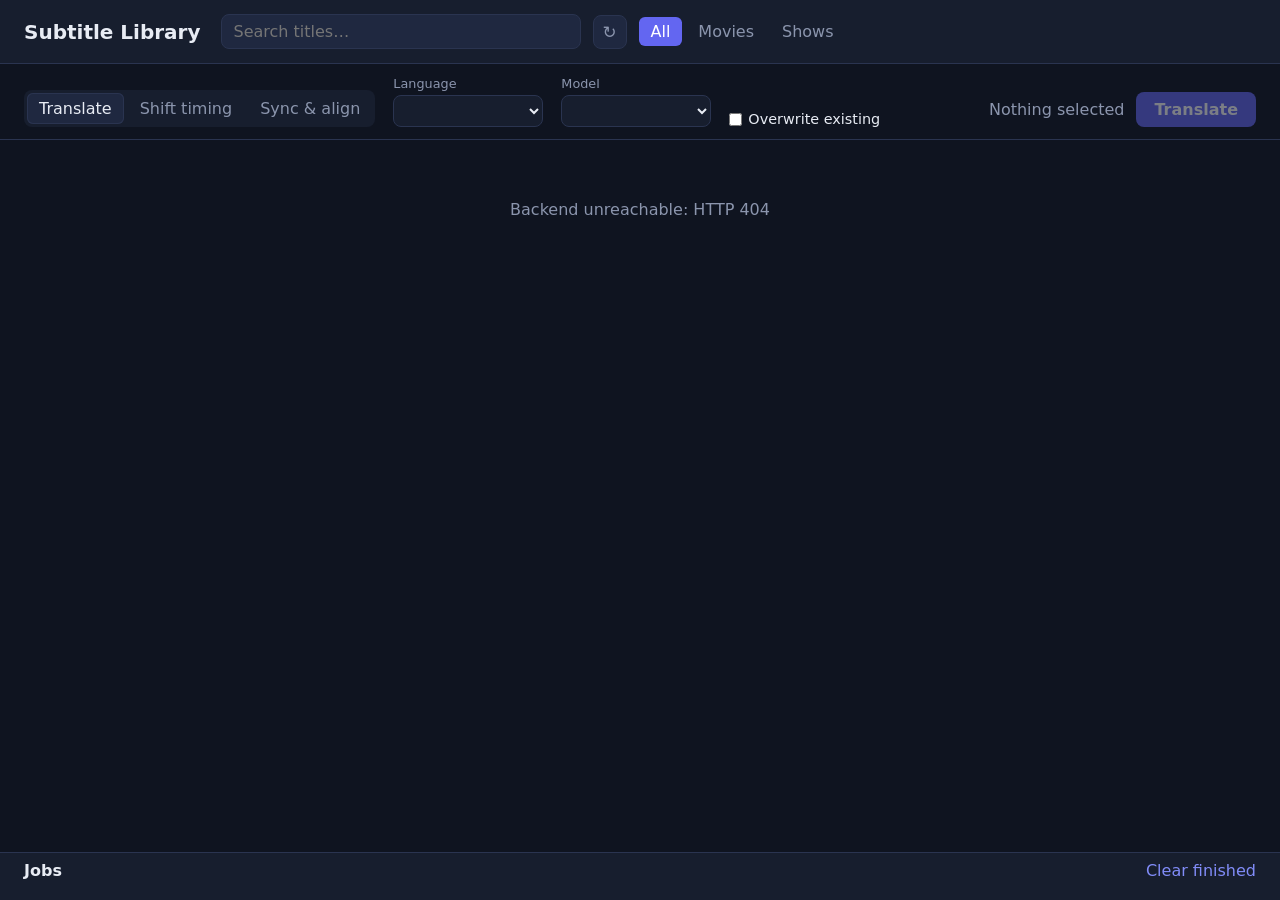
==== commit a2151a00: "Fix QA findings in the poster library UI (#2, #5, #8, #9) Switching server resets the Run button (it" ====
--- a/frontend/index.html
+++ b/frontend/index.html
@@ -12,6 +12,7 @@
     <div class="brand">Subtitle Library</div>
     <nav class="server-tabs hidden" id="server-tabs" aria-label="Media server"></nav>
     <input type="search" id="search" class="search" placeholder="Search titles…" aria-label="Search titles">
+    <button id="reload" class="icon-btn" title="Reload the library from the media server" aria-label="Reload library">↻</button>
     <div class="kind-filter" id="kind-filter" role="group" aria-label="Show">
         <button class="chip active" data-kind="all">All</button>
         <button class="chip" data-kind="movie">Movies</button>
--- a/frontend/styles.css
+++ b/frontend/styles.css
@@ -59,6 +59,11 @@
     background: var(--panel-2); border: 1px solid var(--line); border-radius: 8px;
 }
 .kind-filter { display: flex; gap: 4px; }
+.icon-btn {
+    background: var(--panel-2); border: 1px solid var(--line); border-radius: 8px;
+    width: 34px; height: 34px; font-size: 1.05rem; color: var(--muted);
+}
+.icon-btn:hover { color: var(--text); }
 
 /* ── Toolbar ────────────────────────────────────────────── */
 .toolbar {
@@ -129,6 +134,7 @@
 .badge.missing { background: var(--missing); color: #e8ecf4; }
 .badge.running { background: var(--running); }
 .badge.unavailable { background: #334155; color: var(--muted); }
+.badge.unmapped { background: #7c2d12; color: #fed7aa; }
 .pill { position: static; display: inline-block; }
 
 /* ── Show dialog ────────────────────────────────────────── */
